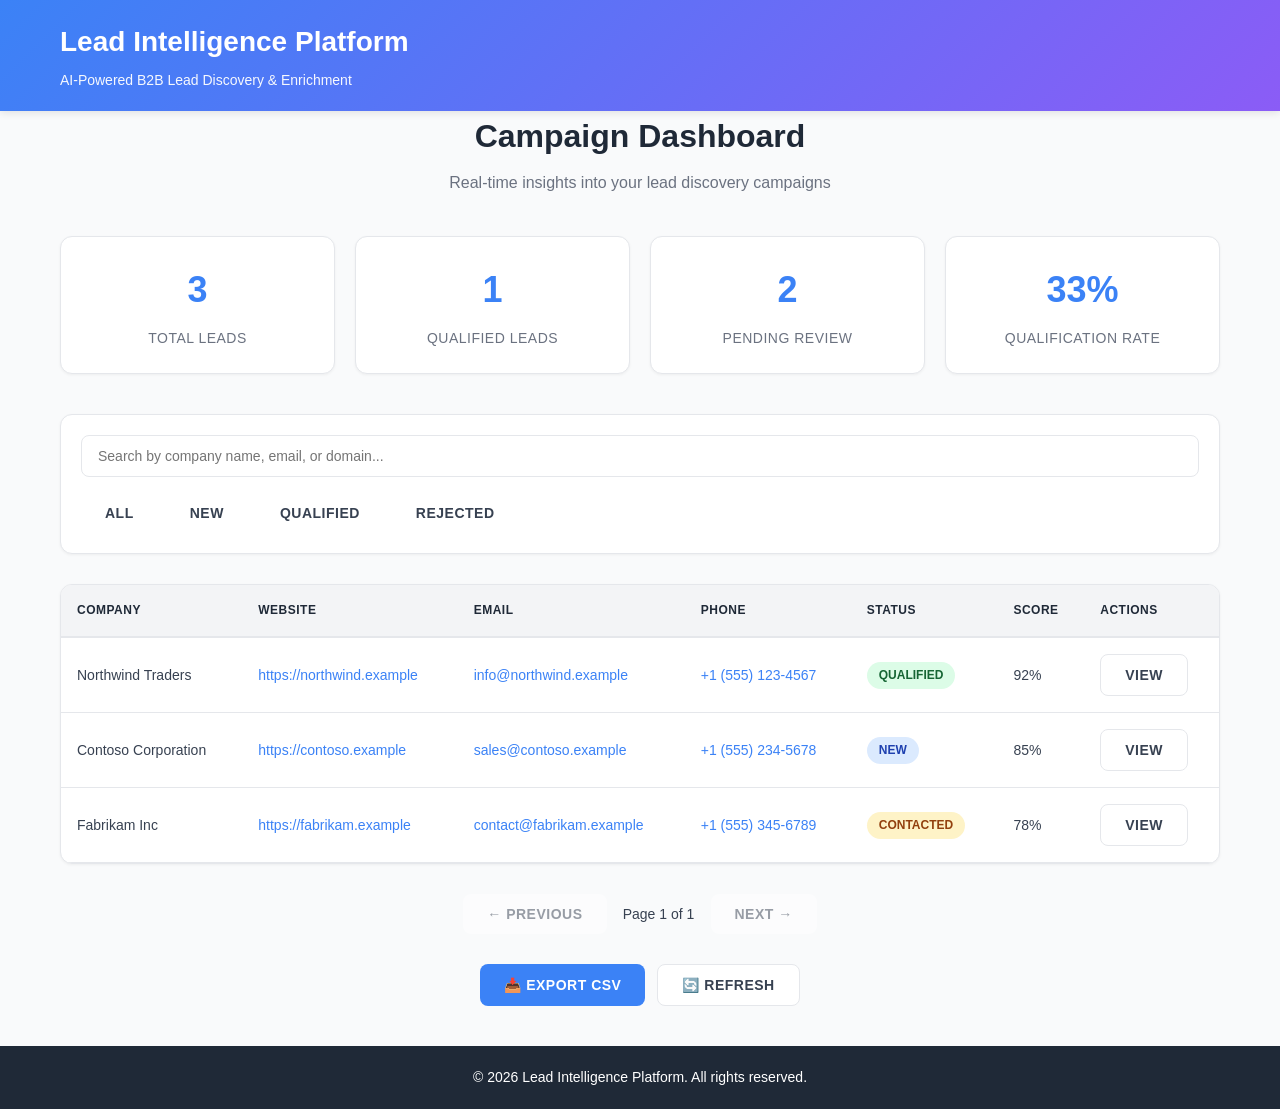
==== index.html @ 8364f8da "Add complete fullstack platform with REST API, dashboard, and documentation" ====
<!DOCTYPE html>
<html lang="en">
<head>
    <meta charset="UTF-8" />
    <meta name="viewport" content="width=device-width, initial-scale=1.0" />
    <title>Lead Intelligence Platform - Dashboard</title>
    <link rel="stylesheet" href="styles.css" />
</head>
<body>
    <nav class="navbar">
        <div class="container">
            <div class="navbar-brand">
                <h1>Lead Intelligence Platform</h1>
                <p class="tagline">AI-Powered B2B Lead Discovery & Enrichment</p>
            </div>
        </div>
    </nav>

    <main class="container">
        <section class="hero">
            <h2>Campaign Dashboard</h2>
            <p>Real-time insights into your lead discovery campaigns</p>
        </section>

        <section class="stats-grid">
            <div class="stat-card">
                <div class="stat-value" id="total-leads">0</div>
                <div class="stat-label">Total Leads</div>
            </div>
            <div class="stat-card">
                <div class="stat-value" id="qualified-leads">0</div>
                <div class="stat-label">Qualified Leads</div>
            </div>
            <div class="stat-card">
                <div class="stat-value" id="pending-leads">0</div>
                <div class="stat-label">Pending Review</div>
            </div>
            <div class="stat-card">
                <div class="stat-value" id="conversion-rate">0%</div>
                <div class="stat-label">Qualification Rate</div>
            </div>
        </section>

        <section class="filters">
            <div class="filter-group">
                <input
                    type="text"
                    id="search-input"
                    placeholder="Search by company name, email, or domain..."
                    class="search-box"
                />
            </div>
            <div class="filter-buttons">
                <button class="btn btn-filter" data-filter="all">All</button>
                <button class="btn btn-filter" data-filter="new">New</button>
                <button class="btn btn-filter" data-filter="qualified">Qualified</button>
                <button class="btn btn-filter" data-filter="rejected">Rejected</button>
            </div>
        </section>

        <section class="leads-table-wrapper">
            <table class="leads-table">
                <thead>
                    <tr>
                        <th>Company</th>
                        <th>Website</th>
                        <th>Email</th>
                        <th>Phone</th>
                        <th>Status</th>
                        <th>Score</th>
                        <th>Actions</th>
                    </tr>
                </thead>
                <tbody id="leads-tbody">
                    <tr>
                        <td colspan="7" class="empty-state">No leads available. Run a campaign to get started.</td>
                    </tr>
                </tbody>
            </table>
        </section>

        <section class="pagination">
            <button class="btn btn-pagination" id="prev-btn" disabled>← Previous</button>
            <span id="page-info">Page 1</span>
            <button class="btn btn-pagination" id="next-btn" disabled>Next →</button>
        </section>

        <section class="actions">
            <button class="btn btn-primary" id="export-btn">📥 Export CSV</button>
            <button class="btn btn-secondary" id="refresh-btn">🔄 Refresh</button>
        </section>
    </main>

    <footer>
        <p>&copy; 2026 Lead Intelligence Platform. All rights reserved.</p>
    </footer>

    <script src="app.js"></script>
</body>
</html>
---- styles.css ----
* {
    margin: 0;
    padding: 0;
    box-sizing: border-box;
}

:root {
    --primary: #3b82f6;
    --secondary: #8b5cf6;
    --success: #10b981;
    --warning: #f59e0b;
    --danger: #ef4444;
    --dark: #1f2937;
    --light: #f9fafb;
    --border: #e5e7eb;
    --text: #374151;
}

body {
    font-family: -apple-system, BlinkMacSystemFont, "Segoe UI", Roboto, "Helvetica Neue", Arial, sans-serif;
    background: var(--light);
    color: var(--text);
    line-height: 1.6;
}

.navbar {
    background: linear-gradient(135deg, var(--primary) 0%, var(--secondary) 100%);
    color: white;
    padding: 20px 0;
    box-shadow: 0 2px 8px rgba(0, 0, 0, 0.1);
}

.navbar-brand h1 {
    font-size: 28px;
    margin-bottom: 4px;
}

.tagline {
    font-size: 14px;
    opacity: 0.95;
}

.container {
    max-width: 1200px;
    margin: 0 auto;
    padding: 0 20px;
}

main {
    padding: 40px 20px;
}

.hero {
    margin-bottom: 40px;
    text-align: center;
}

.hero h2 {
    font-size: 32px;
    margin-bottom: 8px;
    color: var(--dark);
}

.hero p {
    font-size: 16px;
    color: #6b7280;
}

.stats-grid {
    display: grid;
    grid-template-columns: repeat(auto-fit, minmax(200px, 1fr));
    gap: 20px;
    margin-bottom: 40px;
}

.stat-card {
    background: white;
    border: 1px solid var(--border);
    border-radius: 12px;
    padding: 24px;
    text-align: center;
    box-shadow: 0 1px 3px rgba(0, 0, 0, 0.05);
    transition: all 0.3s ease;
}

.stat-card:hover {
    box-shadow: 0 4px 12px rgba(0, 0, 0, 0.1);
    transform: translateY(-2px);
}

.stat-value {
    font-size: 36px;
    font-weight: bold;
    color: var(--primary);
    margin-bottom: 8px;
}

.stat-label {
    font-size: 14px;
    color: #6b7280;
    text-transform: uppercase;
    letter-spacing: 0.5px;
}

.filters {
    background: white;
    border: 1px solid var(--border);
    border-radius: 12px;
    padding: 20px;
    margin-bottom: 30px;
    box-shadow: 0 1px 3px rgba(0, 0, 0, 0.05);
}

.filter-group {
    margin-bottom: 16px;
}

.search-box {
    width: 100%;
    padding: 12px 16px;
    border: 1px solid var(--border);
    border-radius: 8px;
    font-size: 14px;
    transition: all 0.3s ease;
}

.search-box:focus {
    outline: none;
    border-color: var(--primary);
    box-shadow: 0 0 0 3px rgba(59, 130, 246, 0.1);
}

.filter-buttons {
    display: flex;
    gap: 8px;
    flex-wrap: wrap;
}

.btn-filter {
    padding: 8px 16px;
    border: 1px solid var(--border);
    background: white;
    color: var(--text);
    border-radius: 6px;
    cursor: pointer;
    transition: all 0.3s ease;
    font-size: 14px;
}

.btn-filter:hover,
.btn-filter.active {
    background: var(--primary);
    color: white;
    border-color: var(--primary);
}

.leads-table-wrapper {
    background: white;
    border: 1px solid var(--border);
    border-radius: 12px;
    overflow: hidden;
    box-shadow: 0 1px 3px rgba(0, 0, 0, 0.05);
    margin-bottom: 30px;
}

.leads-table {
    width: 100%;
    border-collapse: collapse;
    font-size: 14px;
}

.leads-table thead {
    background: #f3f4f6;
    border-bottom: 2px solid var(--border);
}

.leads-table th {
    padding: 16px;
    text-align: left;
    font-weight: 600;
    color: var(--dark);
    text-transform: uppercase;
    font-size: 12px;
    letter-spacing: 0.5px;
}

.leads-table tbody tr {
    border-bottom: 1px solid var(--border);
    transition: all 0.3s ease;
}

.leads-table tbody tr:hover {
    background: #fafbfc;
}

.leads-table td {
    padding: 16px;
    vertical-align: middle;
}

.leads-table a {
    color: var(--primary);
    text-decoration: none;
    word-break: break-all;
}

.leads-table a:hover {
    text-decoration: underline;
}

.status-badge {
    display: inline-block;
    padding: 4px 12px;
    border-radius: 20px;
    font-size: 12px;
    font-weight: 600;
    text-transform: uppercase;
}

.status-new {
    background: #dbeafe;
    color: #1e40af;
}

.status-qualified {
    background: #dcfce7;
    color: #166534;
}

.status-rejected {
    background: #fee2e2;
    color: #991b1b;
}

.status-contacted {
    background: #fef3c7;
    color: #92400e;
}

.empty-state {
    text-align: center;
    color: #9ca3af;
    padding: 40px !important;
    font-size: 16px;
}

.pagination {
    display: flex;
    justify-content: center;
    align-items: center;
    gap: 12px;
    margin-bottom: 30px;
}

#page-info {
    font-size: 14px;
    color: var(--text);
    min-width: 80px;
    text-align: center;
}

.btn-pagination {
    padding: 8px 16px;
    border: 1px solid var(--border);
    background: white;
    color: var(--text);
    border-radius: 6px;
    cursor: pointer;
    font-size: 14px;
    transition: all 0.3s ease;
}

.btn-pagination:hover:not(:disabled) {
    background: var(--primary);
    color: white;
    border-color: var(--primary);
}

.btn-pagination:disabled {
    opacity: 0.5;
    cursor: not-allowed;
}

.actions {
    display: flex;
    gap: 12px;
    justify-content: center;
    flex-wrap: wrap;
}

.btn {
    padding: 12px 24px;
    border: none;
    border-radius: 8px;
    font-size: 14px;
    font-weight: 600;
    cursor: pointer;
    transition: all 0.3s ease;
    text-transform: uppercase;
    letter-spacing: 0.5px;
}

.btn-primary {
    background: var(--primary);
    color: white;
}

.btn-primary:hover {
    background: #2563eb;
    transform: translateY(-2px);
    box-shadow: 0 4px 12px rgba(59, 130, 246, 0.3);
}

.btn-secondary {
    background: white;
    color: var(--text);
    border: 1px solid var(--border);
}

.btn-secondary:hover {
    background: #f3f4f6;
    border-color: var(--primary);
}

footer {
    background: var(--dark);
    color: white;
    text-align: center;
    padding: 20px;
    margin-top: 40px;
    font-size: 14px;
}

@media (max-width: 768px) {
    .stats-grid {
        grid-template-columns: repeat(2, 1fr);
    }

    .hero h2 {
        font-size: 24px;
    }

    .leads-table {
        font-size: 12px;
    }

    .leads-table th,
    .leads-table td {
        padding: 12px 8px;
    }

    .filter-buttons {
        flex-direction: column;
    }

    .btn-filter {
        width: 100%;
    }

    .pagination {
        flex-wrap: wrap;
    }

    .actions {
        flex-direction: column;
    }

    .btn {
        width: 100%;
    }
}
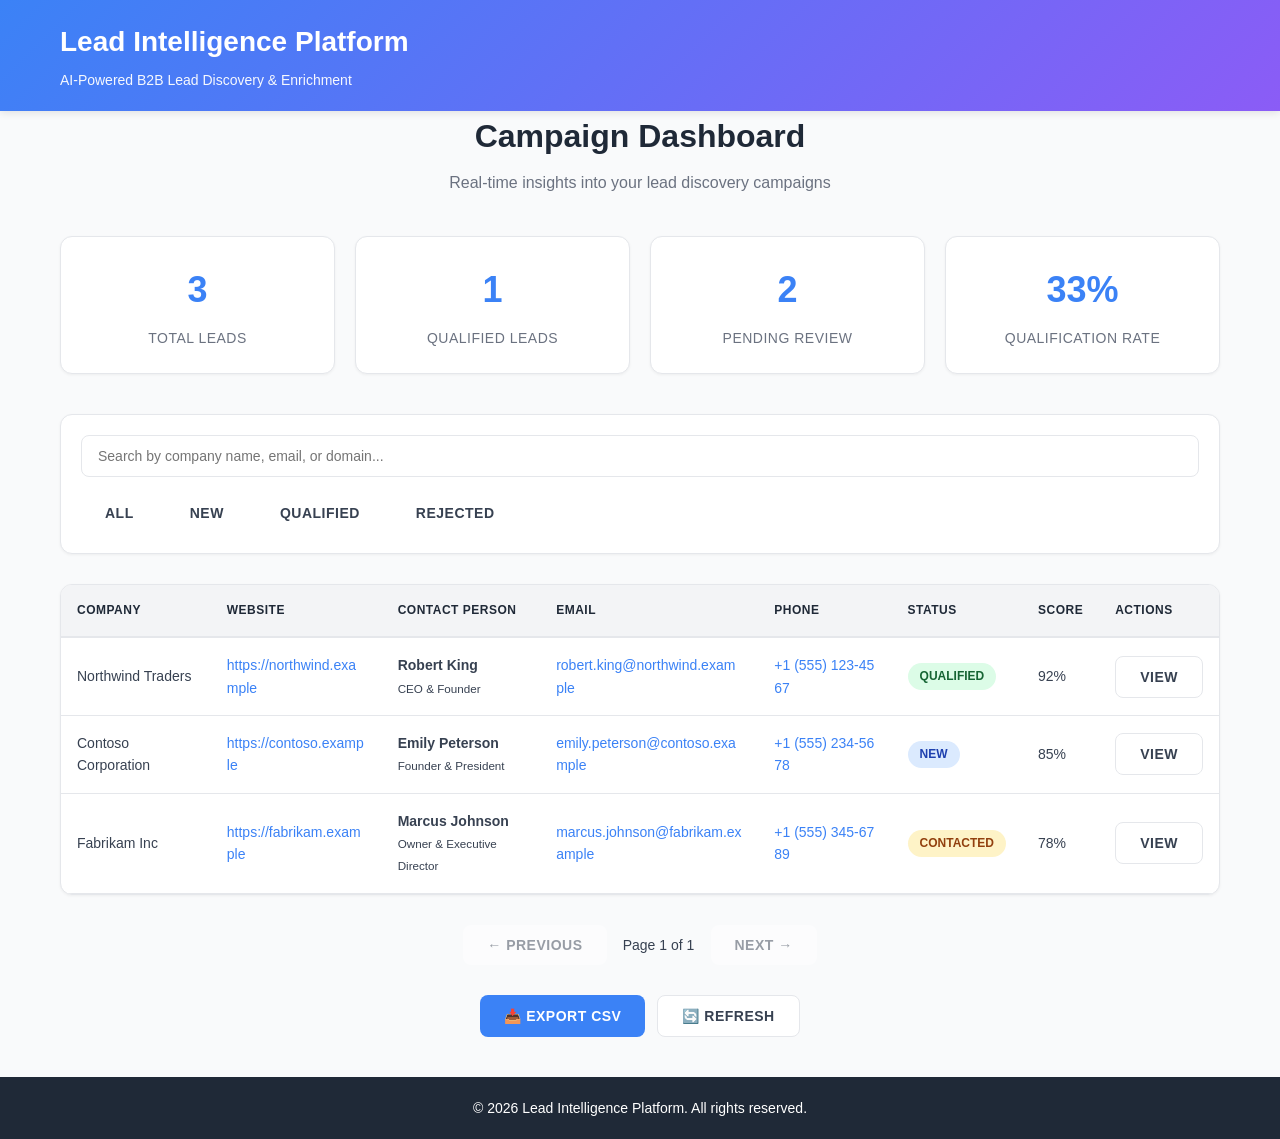
==== commit 1ed69207: "Add contact person details (name, title, email, phone) to leads dashboard" ====
--- a/index.html
+++ b/index.html
@@ -64,6 +64,7 @@
                     <tr>
                         <th>Company</th>
                         <th>Website</th>
+                        <th>Contact Person</th>
                         <th>Email</th>
                         <th>Phone</th>
                         <th>Status</th>
@@ -73,7 +74,7 @@
                 </thead>
                 <tbody id="leads-tbody">
                     <tr>
-                        <td colspan="7" class="empty-state">No leads available. Run a campaign to get started.</td>
+                        <td colspan="8" class="empty-state">No leads available. Run a campaign to get started.</td>
                     </tr>
                 </tbody>
             </table>
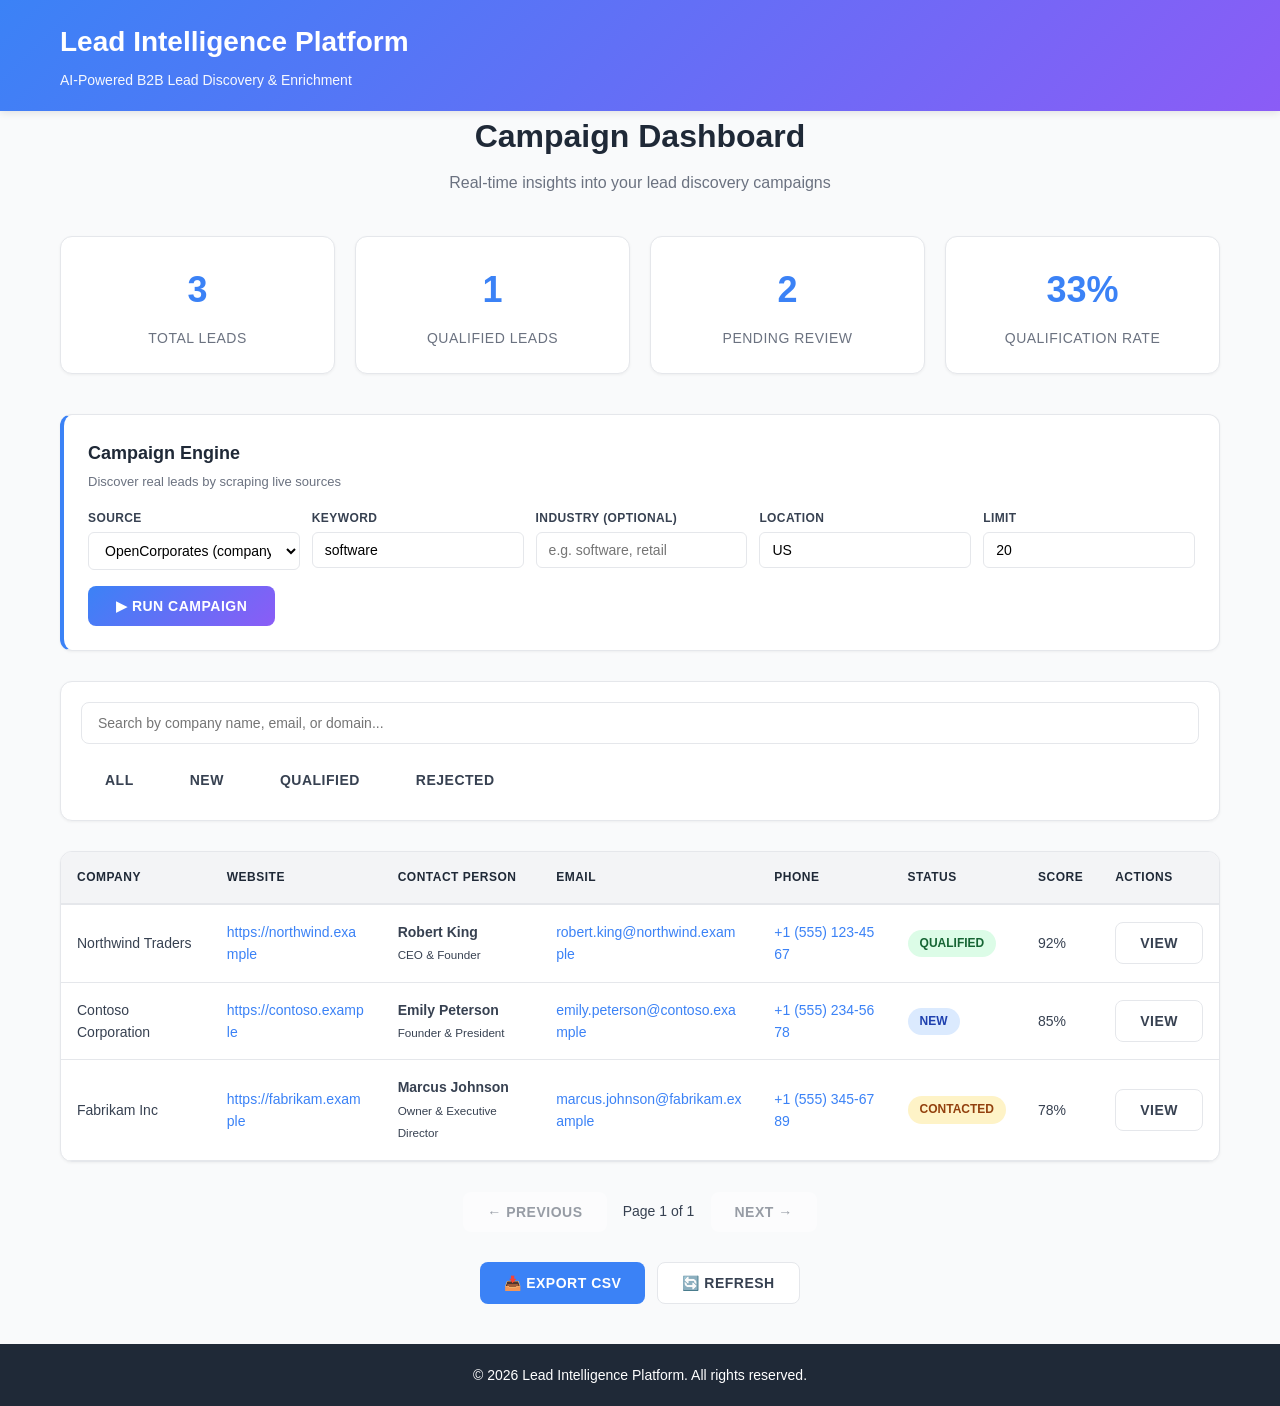
==== commit 36a8475e: "Add Campaign Engine: start real scraping from dashboard UI" ====
--- a/index.html
+++ b/index.html
@@ -38,6 +38,53 @@
             <div class="stat-card">
                 <div class="stat-value" id="conversion-rate">0%</div>
                 <div class="stat-label">Qualification Rate</div>
+            </div>
+        </section>
+
+        <section class="campaign-engine">
+            <div class="campaign-header">
+                <h3>Campaign Engine</h3>
+                <p>Discover real leads by scraping live sources</p>
+            </div>
+            <div class="campaign-form">
+                <div class="form-row">
+                    <div class="form-group">
+                        <label for="camp-source">Source</label>
+                        <select id="camp-source" class="form-control">
+                            <option value="opencorporates">OpenCorporates (company registry)</option>
+                            <option value="website">Analyze a single website</option>
+                        </select>
+                    </div>
+                    <div class="form-group" id="group-keyword">
+                        <label for="camp-keyword">Keyword</label>
+                        <input type="text" id="camp-keyword" class="form-control" placeholder="e.g. fintech, SaaS, logistics" value="software" />
+                    </div>
+                    <div class="form-group" id="group-industry">
+                        <label for="camp-industry">Industry (optional)</label>
+                        <input type="text" id="camp-industry" class="form-control" placeholder="e.g. software, retail" />
+                    </div>
+                    <div class="form-group" id="group-location">
+                        <label for="camp-location">Location</label>
+                        <input type="text" id="camp-location" class="form-control" placeholder="US, GB, us_ca…" value="US" />
+                    </div>
+                    <div class="form-group" id="group-limit">
+                        <label for="camp-limit">Limit</label>
+                        <input type="number" id="camp-limit" class="form-control" min="1" max="100" value="20" />
+                    </div>
+                    <div class="form-group" id="group-website" style="display:none">
+                        <label for="camp-website">Website URL</label>
+                        <input type="text" id="camp-website" class="form-control" placeholder="https://example.com" />
+                    </div>
+                </div>
+                <div class="campaign-controls">
+                    <button class="btn btn-engine" id="start-campaign-btn">▶ Run Campaign</button>
+                    <div class="campaign-status" id="campaign-status" style="display:none">
+                        <div class="progress-bar-wrap">
+                            <div class="progress-bar-fill" id="progress-fill" style="width:0%"></div>
+                        </div>
+                        <span id="campaign-message">Starting…</span>
+                    </div>
+                </div>
             </div>
         </section>
 
--- a/styles.css
+++ b/styles.css
@@ -331,6 +331,133 @@
     font-size: 14px;
 }
 
+/* ── Campaign Engine ── */
+.campaign-engine {
+    background: white;
+    border: 1px solid var(--border);
+    border-left: 4px solid var(--primary);
+    border-radius: 12px;
+    padding: 24px;
+    margin-bottom: 30px;
+    box-shadow: 0 1px 3px rgba(0,0,0,.05);
+}
+
+.campaign-header {
+    margin-bottom: 16px;
+}
+
+.campaign-header h3 {
+    font-size: 18px;
+    font-weight: 700;
+    color: var(--dark);
+    margin-bottom: 4px;
+}
+
+.campaign-header p {
+    font-size: 13px;
+    color: #6b7280;
+}
+
+.campaign-form .form-row {
+    display: flex;
+    gap: 12px;
+    flex-wrap: wrap;
+    margin-bottom: 16px;
+}
+
+.form-group {
+    display: flex;
+    flex-direction: column;
+    gap: 4px;
+    flex: 1;
+    min-width: 140px;
+}
+
+.form-group label {
+    font-size: 12px;
+    font-weight: 600;
+    color: #374151;
+    text-transform: uppercase;
+    letter-spacing: 0.4px;
+}
+
+.form-control {
+    padding: 9px 12px;
+    border: 1px solid var(--border);
+    border-radius: 6px;
+    font-size: 14px;
+    background: white;
+    transition: border-color 0.2s;
+}
+
+.form-control:focus {
+    outline: none;
+    border-color: var(--primary);
+    box-shadow: 0 0 0 3px rgba(59,130,246,.1);
+}
+
+.campaign-controls {
+    display: flex;
+    align-items: center;
+    gap: 20px;
+    flex-wrap: wrap;
+}
+
+.btn-engine {
+    background: linear-gradient(135deg, var(--primary), var(--secondary));
+    color: white;
+    border: none;
+    padding: 12px 28px;
+    border-radius: 8px;
+    font-size: 14px;
+    font-weight: 700;
+    cursor: pointer;
+    transition: all 0.2s;
+    letter-spacing: 0.5px;
+    white-space: nowrap;
+}
+
+.btn-engine:hover:not(:disabled) {
+    transform: translateY(-2px);
+    box-shadow: 0 6px 16px rgba(59,130,246,.35);
+}
+
+.btn-engine:disabled {
+    opacity: 0.6;
+    cursor: not-allowed;
+    transform: none;
+}
+
+.campaign-status {
+    flex: 1;
+    min-width: 200px;
+    display: flex;
+    flex-direction: column;
+    gap: 4px;
+}
+
+.progress-bar-wrap {
+    background: #e5e7eb;
+    border-radius: 99px;
+    height: 8px;
+    overflow: hidden;
+    margin-bottom: 6px;
+}
+
+.progress-bar-fill {
+    height: 100%;
+    background: linear-gradient(90deg, var(--primary), var(--secondary));
+    border-radius: 99px;
+    transition: width 0.4s ease;
+}
+
+#campaign-message {
+    font-size: 13px;
+    color: #6b7280;
+}
+
+/* ── End Campaign Engine ── */
+
 @media (max-width: 768px) {
     .stats-grid {
         grid-template-columns: repeat(2, 1fr);
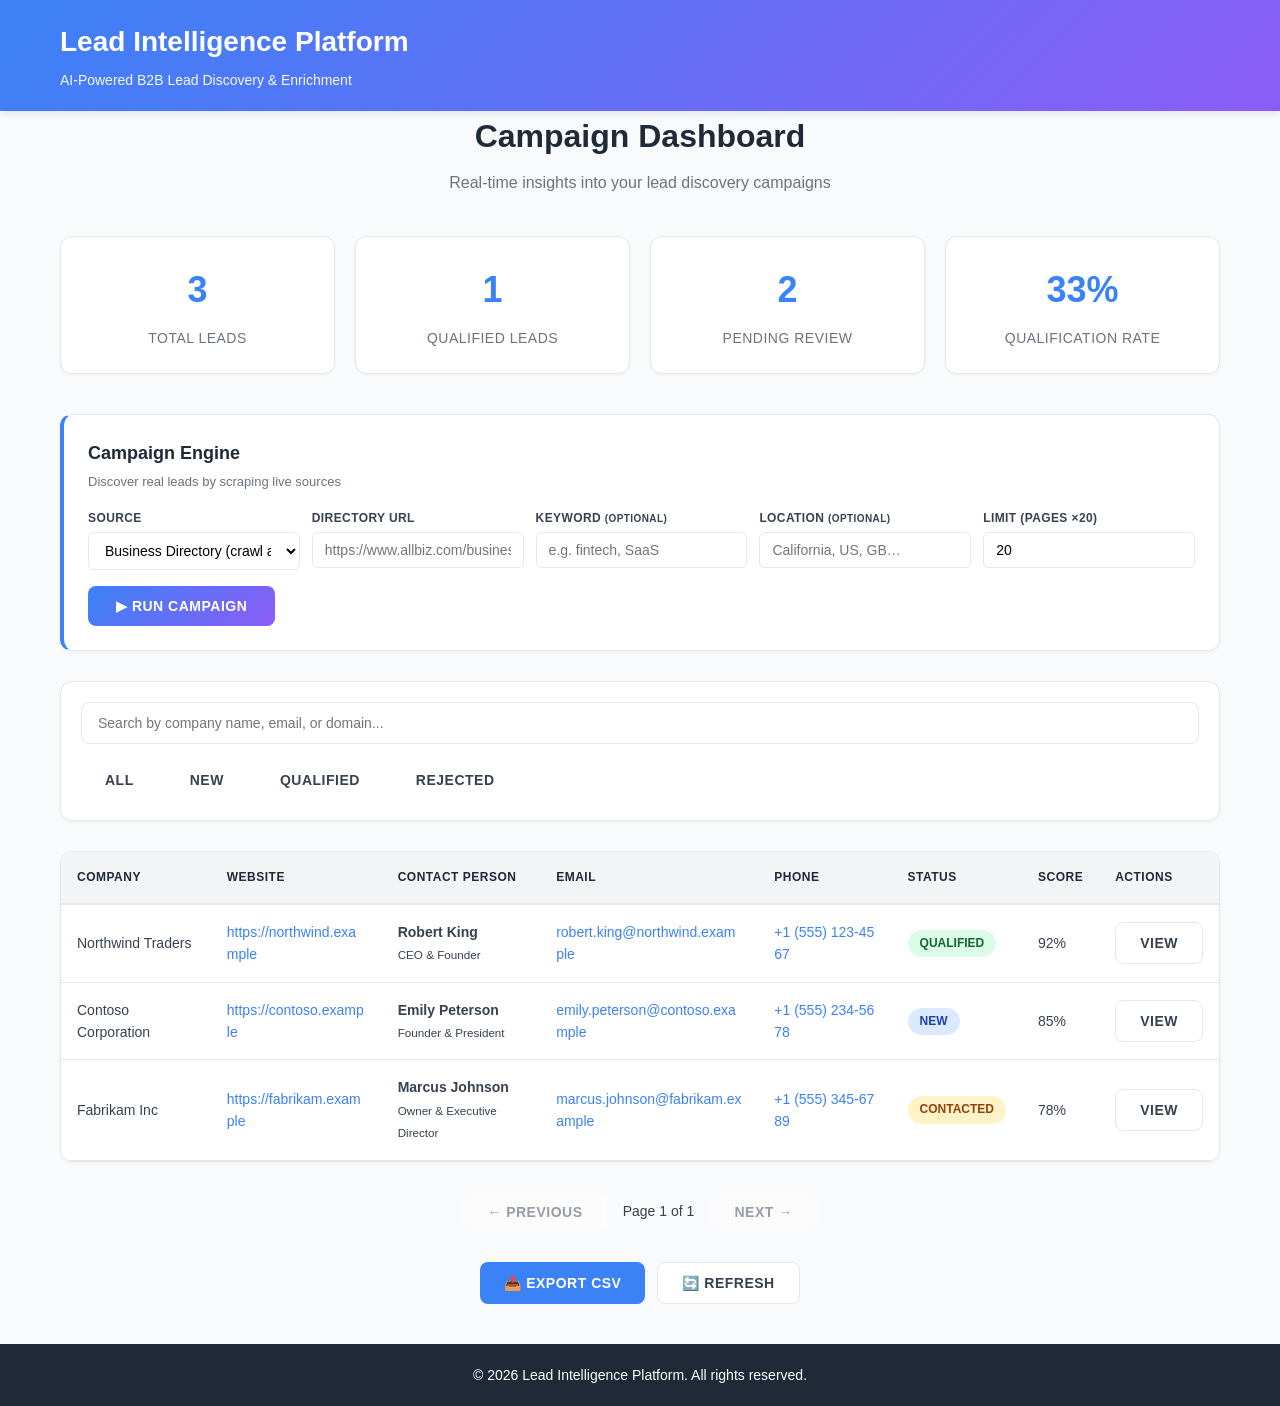
==== commit a27ac501: "Add DirectoryCrawlerAdapter + fix API base URL for file:// frontend" ====
--- a/index.html
+++ b/index.html
@@ -51,28 +51,33 @@
                     <div class="form-group">
                         <label for="camp-source">Source</label>
                         <select id="camp-source" class="form-control">
+                            <option value="directory">Business Directory (crawl any listing site)</option>
                             <option value="opencorporates">OpenCorporates (company registry)</option>
-                            <option value="website">Analyze a single website</option>
+                            <option value="website">Analyze a single company website</option>
                         </select>
                     </div>
+                    <div class="form-group" id="group-dir-url">
+                        <label for="camp-dir-url">Directory URL</label>
+                        <input type="text" id="camp-dir-url" class="form-control" placeholder="https://www.allbiz.com/businesses/software/California" />
+                    </div>
                     <div class="form-group" id="group-keyword">
-                        <label for="camp-keyword">Keyword</label>
-                        <input type="text" id="camp-keyword" class="form-control" placeholder="e.g. fintech, SaaS, logistics" value="software" />
+                        <label for="camp-keyword">Keyword <small>(optional)</small></label>
+                        <input type="text" id="camp-keyword" class="form-control" placeholder="e.g. fintech, SaaS" />
+                    </div>
+                    <div class="form-group" id="group-location">
+                        <label for="camp-location">Location <small>(optional)</small></label>
+                        <input type="text" id="camp-location" class="form-control" placeholder="California, US, GB…" />
                     </div>
                     <div class="form-group" id="group-industry">
-                        <label for="camp-industry">Industry (optional)</label>
+                        <label for="camp-industry">Industry <small>(optional)</small></label>
                         <input type="text" id="camp-industry" class="form-control" placeholder="e.g. software, retail" />
                     </div>
-                    <div class="form-group" id="group-location">
-                        <label for="camp-location">Location</label>
-                        <input type="text" id="camp-location" class="form-control" placeholder="US, GB, us_ca…" value="US" />
-                    </div>
                     <div class="form-group" id="group-limit">
-                        <label for="camp-limit">Limit</label>
+                        <label for="camp-limit">Limit (pages ×20)</label>
                         <input type="number" id="camp-limit" class="form-control" min="1" max="100" value="20" />
                     </div>
                     <div class="form-group" id="group-website" style="display:none">
-                        <label for="camp-website">Website URL</label>
+                        <label for="camp-website">Company Website URL</label>
                         <input type="text" id="camp-website" class="form-control" placeholder="https://example.com" />
                     </div>
                 </div>
